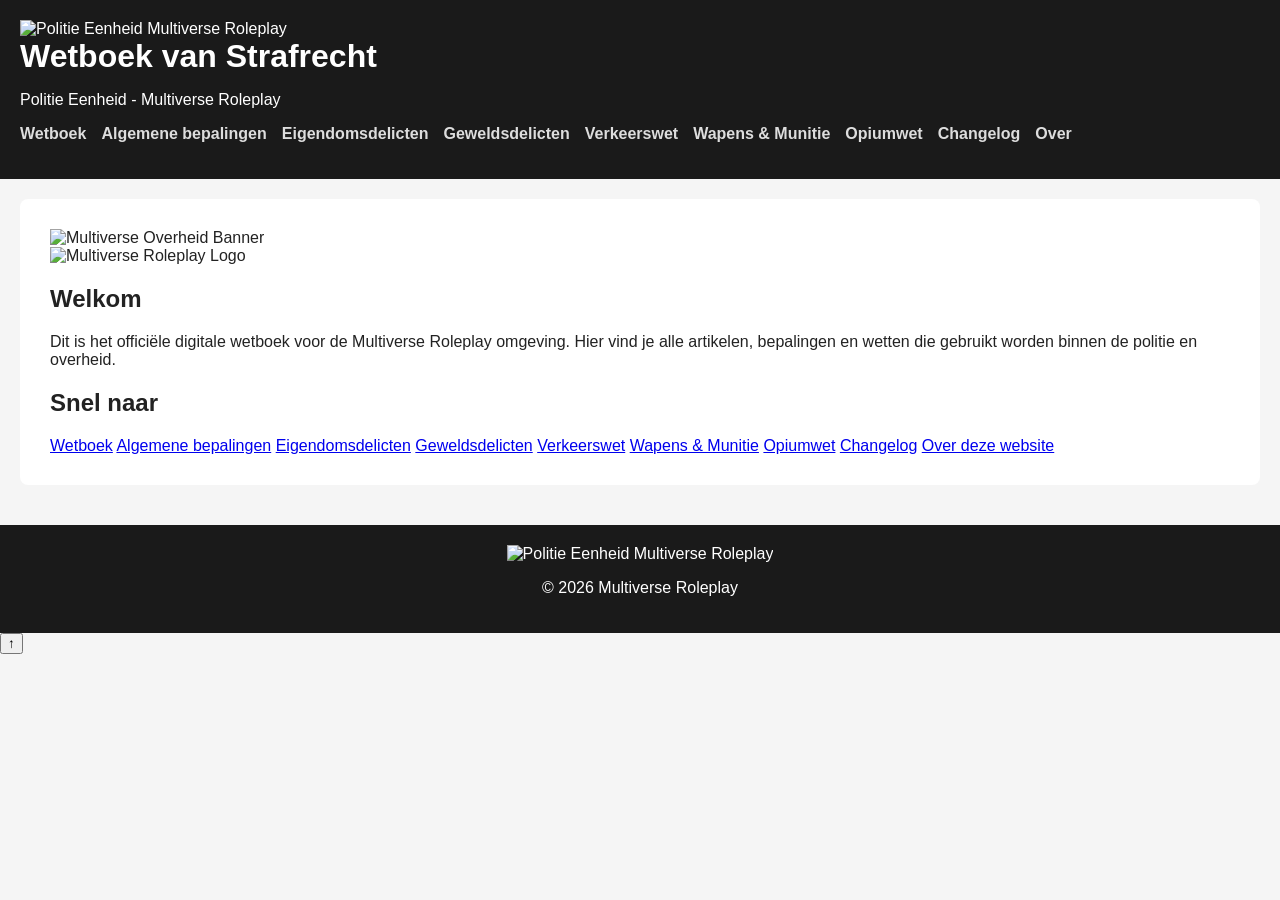
==== docs/index.html @ 9e534d68 "Update index.html" ====
<!DOCTYPE html>
<html lang="nl">
<head>
    <meta charset="UTF-8">
    <meta name="viewport" content="width=device-width, initial-scale=1.0">
    <title>Wetboek van Strafrecht – Multiverse Roleplay</title>

    <link rel="stylesheet" href="style.css">
    <script src="script.js" defer></script>

    <link rel="icon" type="image/png" href="../assets/Politie Multiverse.png">
</head>

<body>

    <header>
        <img src="../assets/Politie Multiverse.png" class="site-logo" alt="Politie Eenheid Multiverse Roleplay">

        <div class="header-text">
            <h1>Wetboek van Strafrecht</h1>
            <p>Politie Eenheid - Multiverse Roleplay</p>
        </div>

        <nav>
            <ul>
                <li><a href="pages/wetboek.html">Wetboek</a></li>
                <li><a href="pages/algemene-bepalingen.html">Algemene bepalingen</a></li>
                <li><a href="pages/eigendomsdelicten.html">Eigendomsdelicten</a></li>
                <li><a href="pages/geweldsdelicten.html">Geweldsdelicten</a></li>
                <li><a href="pages/wegensverkeerswet.html">Verkeerswet</a></li>
                <li><a href="pages/wet-wapens-en-munitie.html">Wapens & Munitie</a></li>
                <li><a href="pages/opiumwet.html">Opiumwet</a></li>
                <li><a href="pages/changelog.html">Changelog</a></li>
                <li><a href="pages/over.html">Over</a></li>
            </ul>
        </nav>
    </header>

    <main>
        <section class="hero">
            <img src="../assets/Multiverse Hulpdiensten banner.png" class="hero-banner" alt="Multiverse Overheid Banner">
        </section>

        <section class="intro">
            <img src="../assets/Multiverse Logo beweging.gif" class="rp-logo" alt="Multiverse Roleplay Logo">

            <div>
                <h2>Welkom</h2>
                <p>
                    Dit is het officiële digitale wetboek voor de Multiverse Roleplay omgeving.
                    Hier vind je alle artikelen, bepalingen en wetten die gebruikt worden binnen de politie en overheid.
                </p>
            </div>
        </section>

        <section class="quick-links">
            <h2>Snel naar</h2>

            <div class="link-grid">
                <a href="pages/wetboek.html">Wetboek</a>
                <a href="pages/algemene-bepalingen.html">Algemene bepalingen</a>
                <a href="pages/eigendomsdelicten.html">Eigendomsdelicten</a>
                <a href="pages/geweldsdelicten.html">Geweldsdelicten</a>
                <a href="pages/wegensverkeerswet.html">Verkeerswet</a>
                <a href="pages/wet-wapens-en-munitie.html">Wapens & Munitie</a>
                <a href="pages/opiumwet.html">Opiumwet</a>
                <a href="pages/changelog.html">Changelog</a>
                <a href="pages/over.html">Over deze website</a>
            </div>
        </section>
    </main>

    <footer>
        <img src="../assets/Politie Multiverse.png" class="footer-logo" alt="Politie Eenheid Multiverse Roleplay">
        <p>© 2026 Multiverse Roleplay</p>
    </footer>

</body>
</html>
---- docs/style.css ----
body {
    font-family: "Segoe UI", sans-serif;
    background: #f5f5f5;
    margin: 0;
    padding: 0;
    color: #222;
}

header {
    background: #1a1a1a;
    color: white;
    padding: 20px;
}

header h1 {
    margin: 0;
}

nav ul {
    list-style: none;
    padding: 0;
    margin-top: 10px;
    display: flex;
    flex-wrap: wrap;
    gap: 15px;
}

nav a {
    color: #ddd;
    text-decoration: none;
    font-weight: bold;
}

nav a:hover {
    color: #fff;
}

main {
    padding: 30px;
    background: white;
    margin: 20px;
    border-radius: 8px;
}

footer {
    text-align: center;
    padding: 20px;
    background: #1a1a1a;
    color: white;
    margin-top: 40px;
}
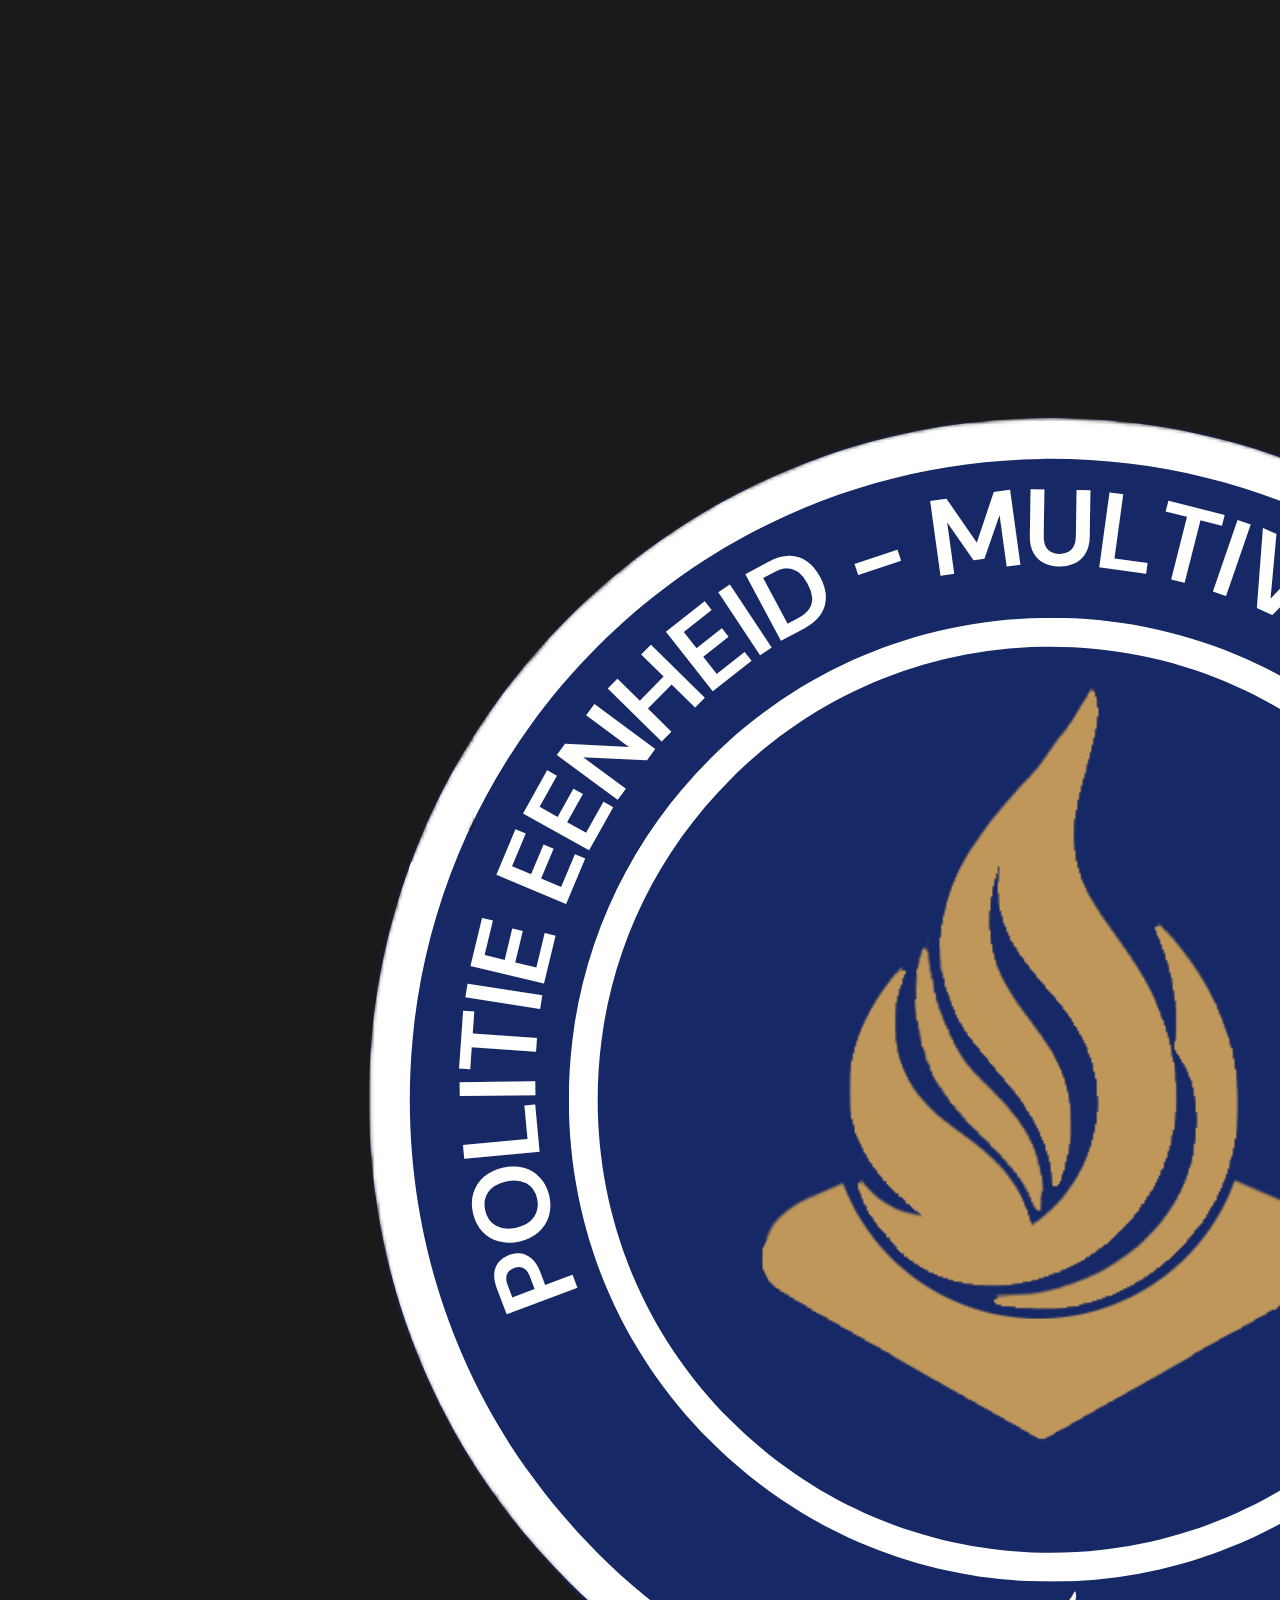
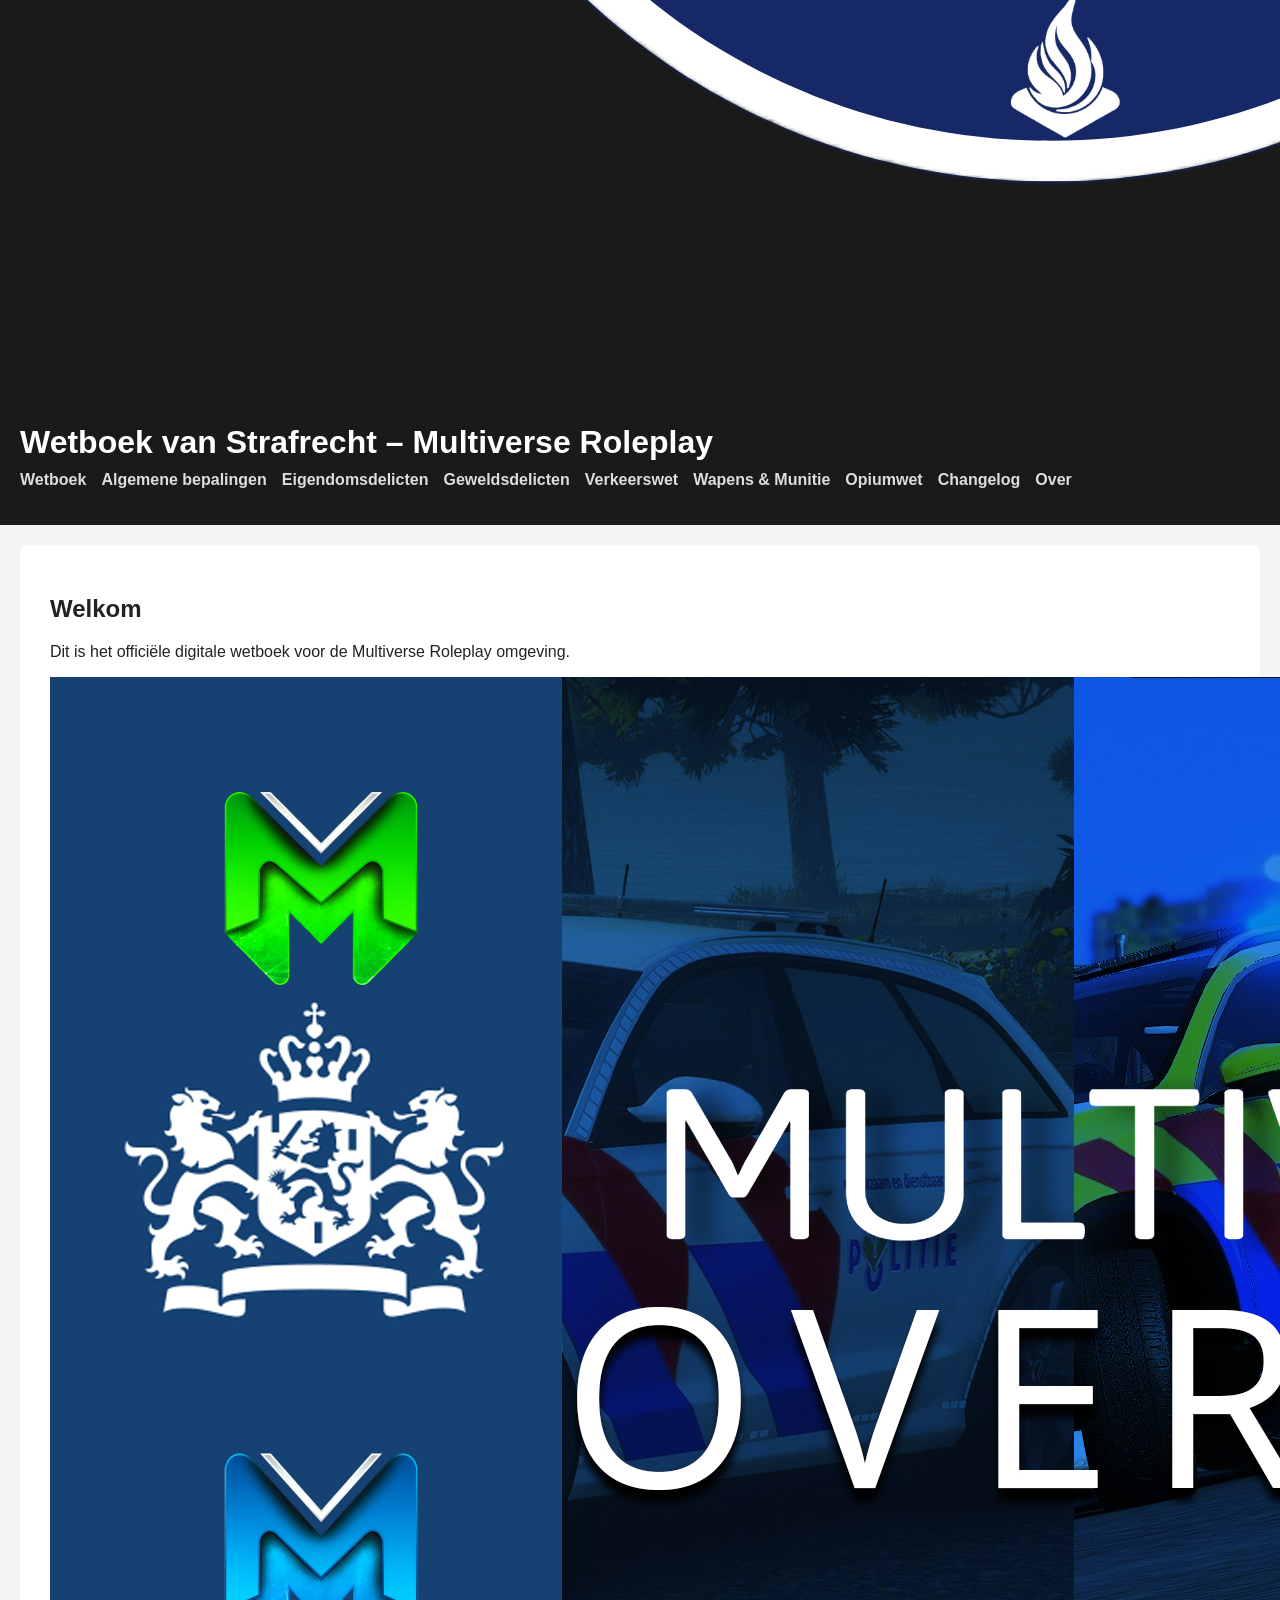
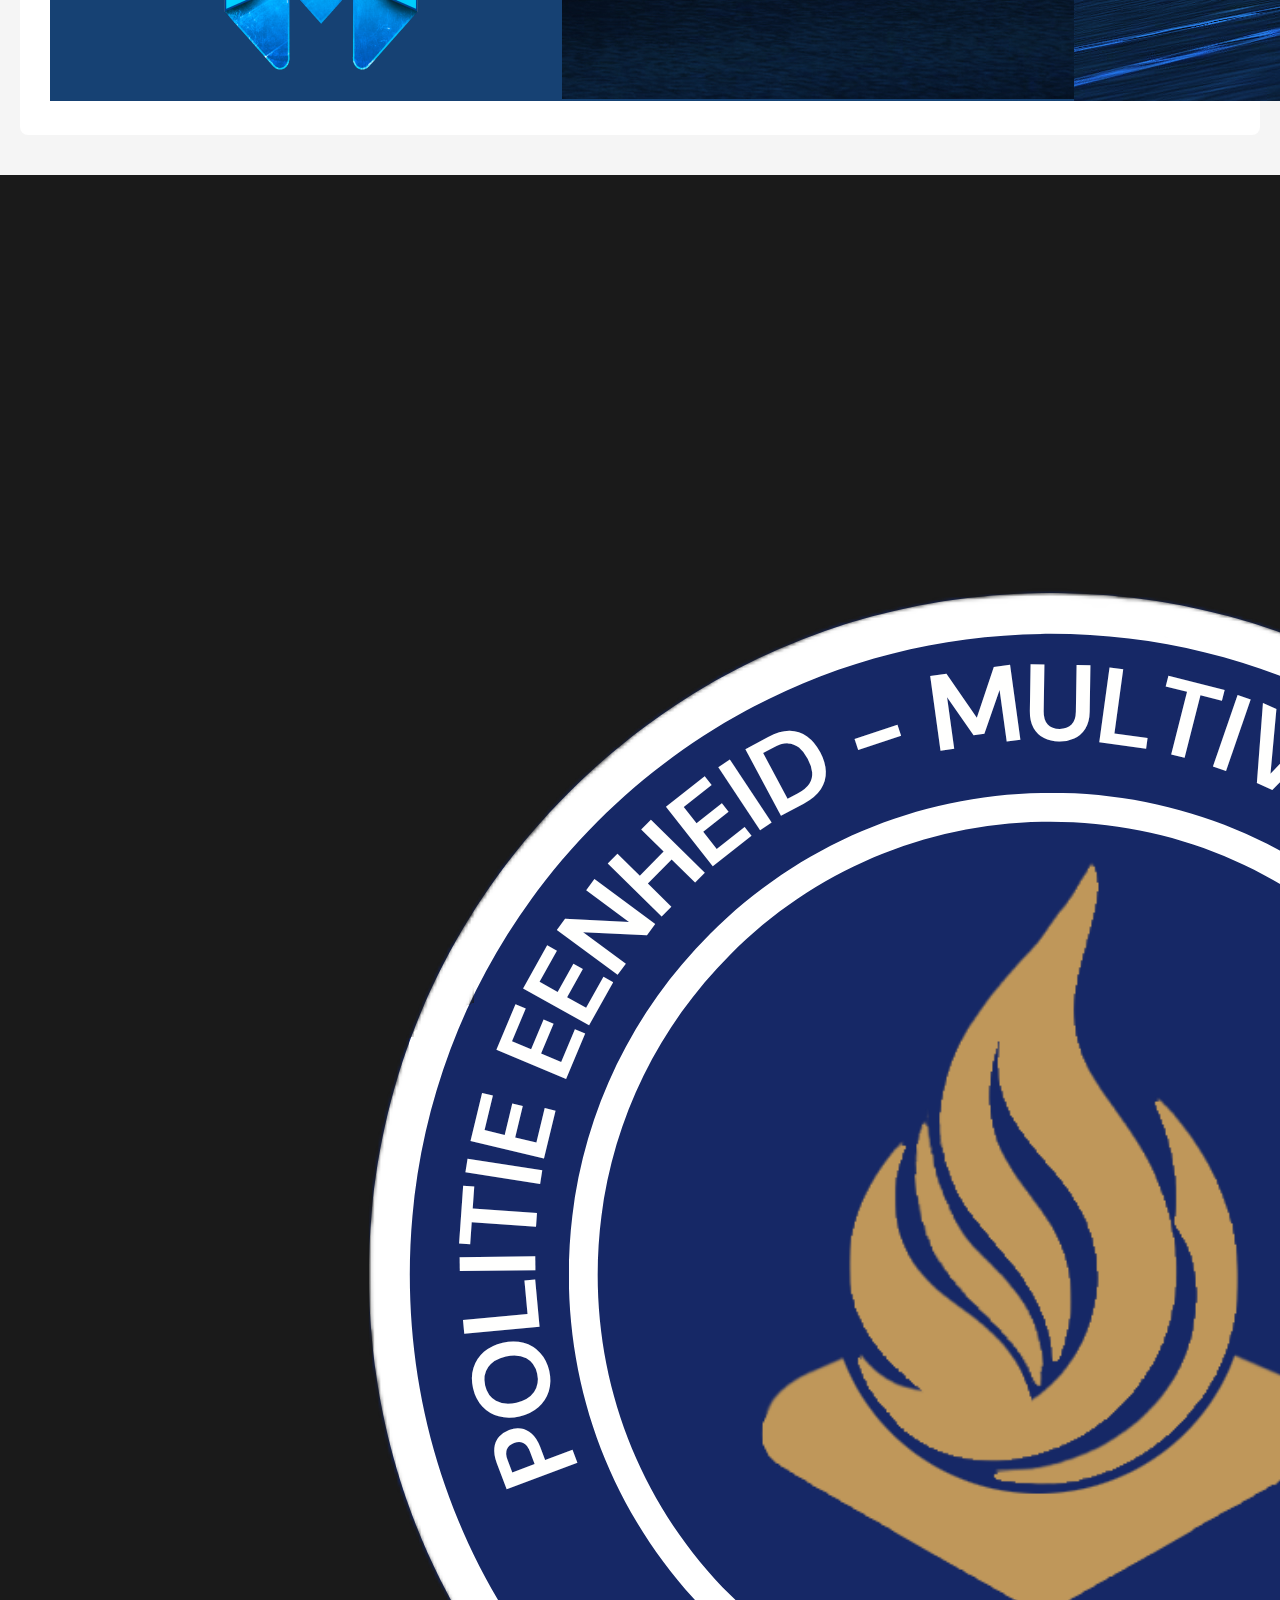
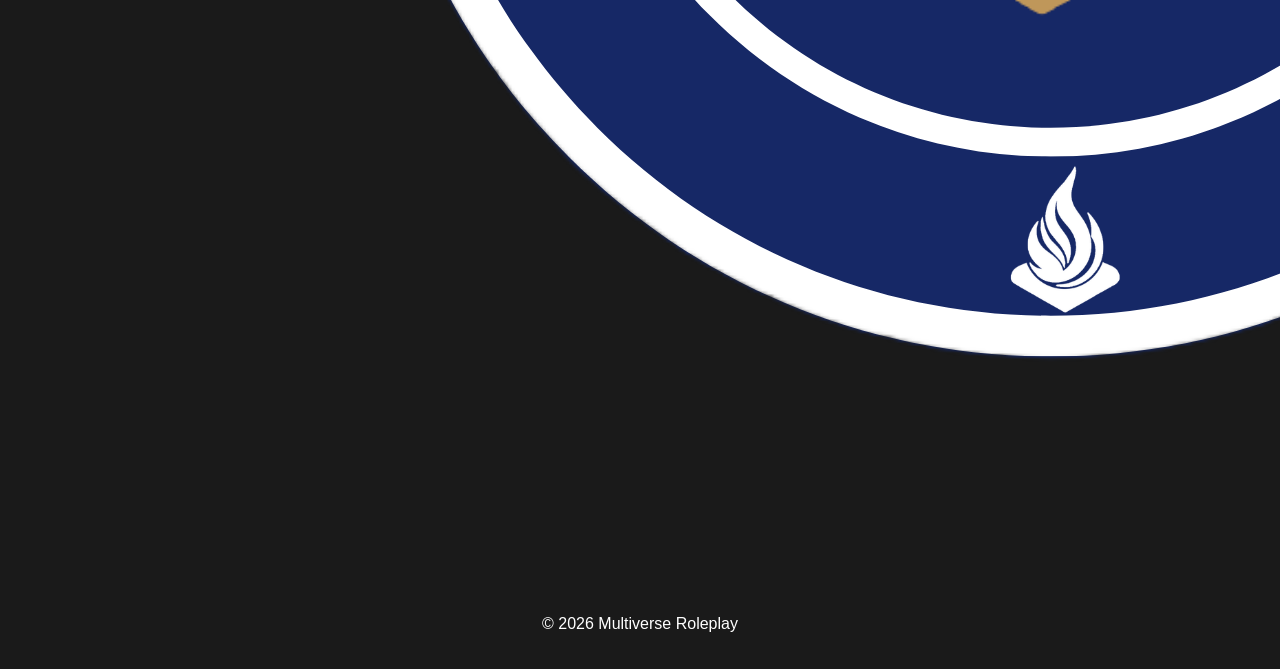
==== commit e3c5734c: "Update index.html" ====
--- a/docs/index.html
+++ b/docs/index.html
@@ -2,24 +2,20 @@
 <html lang="nl">
 <head>
     <meta charset="UTF-8">
-    <meta name="viewport" content="width=device-width, initial-scale=1.0">
     <title>Wetboek van Strafrecht – Multiverse Roleplay</title>
 
     <link rel="stylesheet" href="style.css">
     <script src="script.js" defer></script>
 
-    <link rel="icon" type="image/png" href="../assets/Politie Multiverse.png">
+    <link rel="icon" type="image/png" href="assets/Politie Multiverse.png">
 </head>
 
 <body>
 
     <header>
-        <img src="../assets/Politie Multiverse.png" class="site-logo" alt="Politie Eenheid Multiverse Roleplay">
+        <img src="assets/Politie Multiverse.png" class="site-logo" alt="Politie Logo">
 
-        <div class="header-text">
-            <h1>Wetboek van Strafrecht</h1>
-            <p>Politie Eenheid - Multiverse Roleplay</p>
-        </div>
+        <h1>Wetboek van Strafrecht – Multiverse Roleplay</h1>
 
         <nav>
             <ul>
@@ -37,41 +33,14 @@
     </header>
 
     <main>
-        <section class="hero">
-            <img src="../assets/Multiverse Hulpdiensten banner.png" class="hero-banner" alt="Multiverse Overheid Banner">
-        </section>
+        <h2>Welkom</h2>
+        <p>Dit is het officiële digitale wetboek voor de Multiverse Roleplay omgeving.</p>
 
-        <section class="intro">
-            <img src="../assets/Multiverse Logo beweging.gif" class="rp-logo" alt="Multiverse Roleplay Logo">
-
-            <div>
-                <h2>Welkom</h2>
-                <p>
-                    Dit is het officiële digitale wetboek voor de Multiverse Roleplay omgeving.
-                    Hier vind je alle artikelen, bepalingen en wetten die gebruikt worden binnen de politie en overheid.
-                </p>
-            </div>
-        </section>
-
-        <section class="quick-links">
-            <h2>Snel naar</h2>
-
-            <div class="link-grid">
-                <a href="pages/wetboek.html">Wetboek</a>
-                <a href="pages/algemene-bepalingen.html">Algemene bepalingen</a>
-                <a href="pages/eigendomsdelicten.html">Eigendomsdelicten</a>
-                <a href="pages/geweldsdelicten.html">Geweldsdelicten</a>
-                <a href="pages/wegensverkeerswet.html">Verkeerswet</a>
-                <a href="pages/wet-wapens-en-munitie.html">Wapens & Munitie</a>
-                <a href="pages/opiumwet.html">Opiumwet</a>
-                <a href="pages/changelog.html">Changelog</a>
-                <a href="pages/over.html">Over deze website</a>
-            </div>
-        </section>
+        <img src="assets/Multiverse Hulpdiensten banner.png" class="banner" alt="Multiverse Overheid Banner">
     </main>
 
     <footer>
-        <img src="../assets/Politie Multiverse.png" class="footer-logo" alt="Politie Eenheid Multiverse Roleplay">
+        <img src="assets/Politie Multiverse.png" class="footer-logo" alt="Politie Logo">
         <p>© 2026 Multiverse Roleplay</p>
     </footer>
 
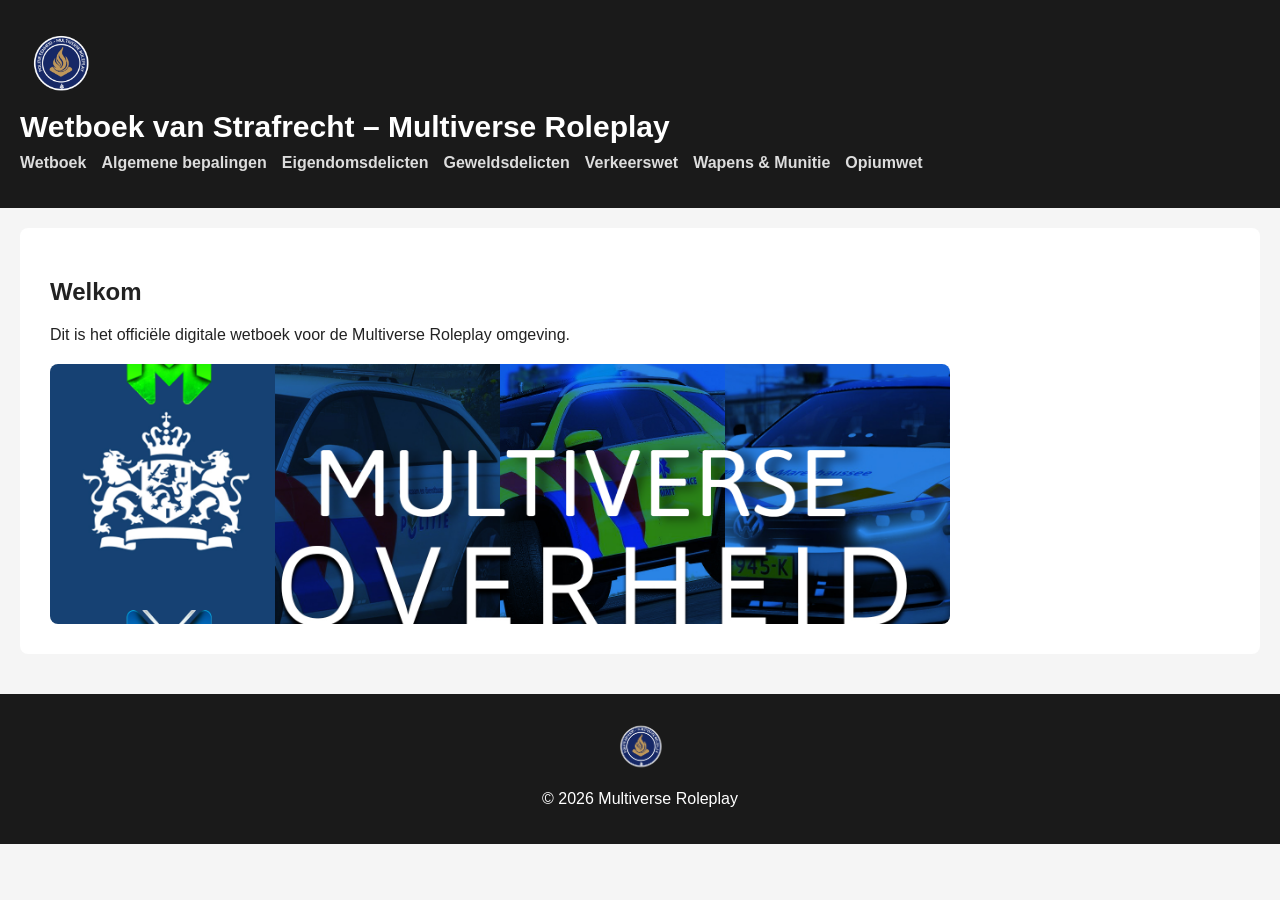
==== commit de8468ee: "Update index.html" ====
--- a/docs/index.html
+++ b/docs/index.html
@@ -7,13 +7,13 @@
     <link rel="stylesheet" href="style.css">
     <script src="script.js" defer></script>
 
-    <link rel="icon" type="image/png" href="assets/Politie Multiverse.png">
+    <link rel="icon" type="image/png" href="assets/Politie%20Multiverse.png">
 </head>
 
 <body>
 
     <header>
-        <img src="assets/Politie Multiverse.png" class="site-logo" alt="Politie Logo">
+        <img src="assets/Politie%20Multiverse.png" class="site-logo" alt="Politie Logo">
 
         <h1>Wetboek van Strafrecht – Multiverse Roleplay</h1>
 
@@ -26,8 +26,7 @@
                 <li><a href="pages/wegensverkeerswet.html">Verkeerswet</a></li>
                 <li><a href="pages/wet-wapens-en-munitie.html">Wapens & Munitie</a></li>
                 <li><a href="pages/opiumwet.html">Opiumwet</a></li>
-                <li><a href="pages/changelog.html">Changelog</a></li>
-                <li><a href="pages/over.html">Over</a></li>
+
             </ul>
         </nav>
     </header>
@@ -36,11 +35,11 @@
         <h2>Welkom</h2>
         <p>Dit is het officiële digitale wetboek voor de Multiverse Roleplay omgeving.</p>
 
-        <img src="assets/Multiverse Hulpdiensten banner.png" class="banner" alt="Multiverse Overheid Banner">
+        <img src="assets/Multiverse%20Hulpdiensten%20banner.png" class="banner" alt="Multiverse Overheid Banner">
     </main>
 
     <footer>
-        <img src="assets/Politie Multiverse.png" class="footer-logo" alt="Politie Logo">
+        <img src="assets/Politie%20Multiverse.png" class="footer-logo" alt="Politie Logo">
         <p>© 2026 Multiverse Roleplay</p>
     </footer>
 
--- a/docs/style.css
+++ b/docs/style.css
@@ -12,8 +12,16 @@
     padding: 20px;
 }
 
+.site-logo {
+    width: 80px;
+    height: auto;
+    display: block;
+    margin-bottom: 10px;
+}
+
 header h1 {
     margin: 0;
+    font-size: 30px;
 }
 
 nav ul {
@@ -42,6 +50,16 @@
     border-radius: 8px;
 }
 
+.banner {
+    width: 100%;
+    max-width: 900px;
+    max-height: 260px;
+    object-fit: cover;
+    display: block;
+    margin-top: 20px;
+    border-radius: 8px;
+}
+
 footer {
     text-align: center;
     padding: 20px;
@@ -49,3 +67,25 @@
     color: white;
     margin-top: 40px;
 }
+
+.footer-logo {
+    width: 60px;
+    height: auto;
+    display: block;
+    margin: 0 auto 10px auto;
+}
+
+#scrollTop {
+    display: none;
+    position: fixed;
+    right: 20px;
+    bottom: 20px;
+    border: none;
+    background: #1a1a1a;
+    color: white;
+    width: 44px;
+    height: 44px;
+    border-radius: 50%;
+    font-size: 22px;
+    cursor: pointer;
+}
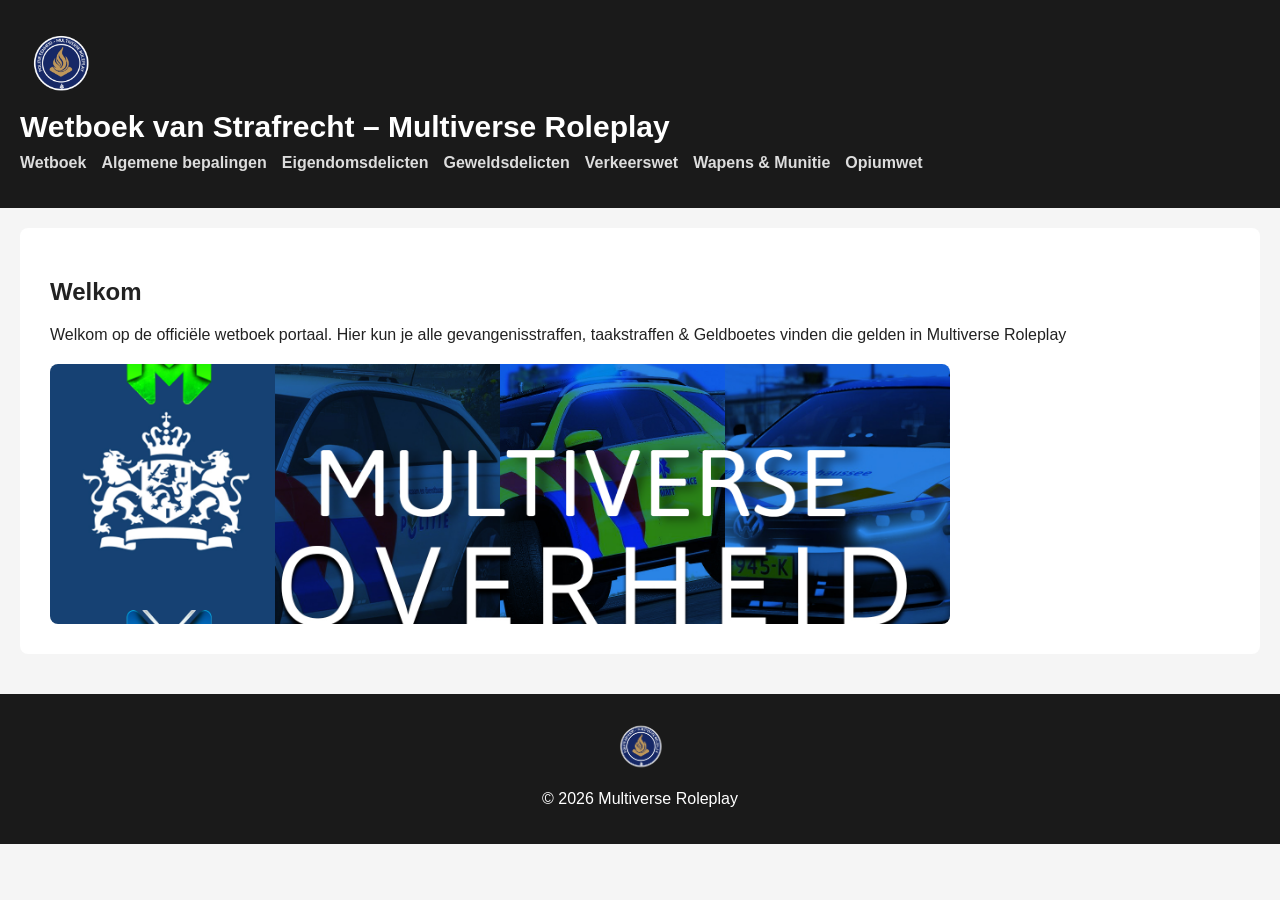
==== commit 6528316c: "Update index.html" ====
--- a/docs/index.html
+++ b/docs/index.html
@@ -33,7 +33,7 @@
 
     <main>
         <h2>Welkom</h2>
-        <p>Dit is het officiële digitale wetboek voor de Multiverse Roleplay omgeving.</p>
+        <p>Welkom op de officiële wetboek portaal. Hier kun je alle gevangenisstraffen, taakstraffen & Geldboetes vinden die gelden in Multiverse Roleplay</p>
 
         <img src="assets/Multiverse%20Hulpdiensten%20banner.png" class="banner" alt="Multiverse Overheid Banner">
     </main>
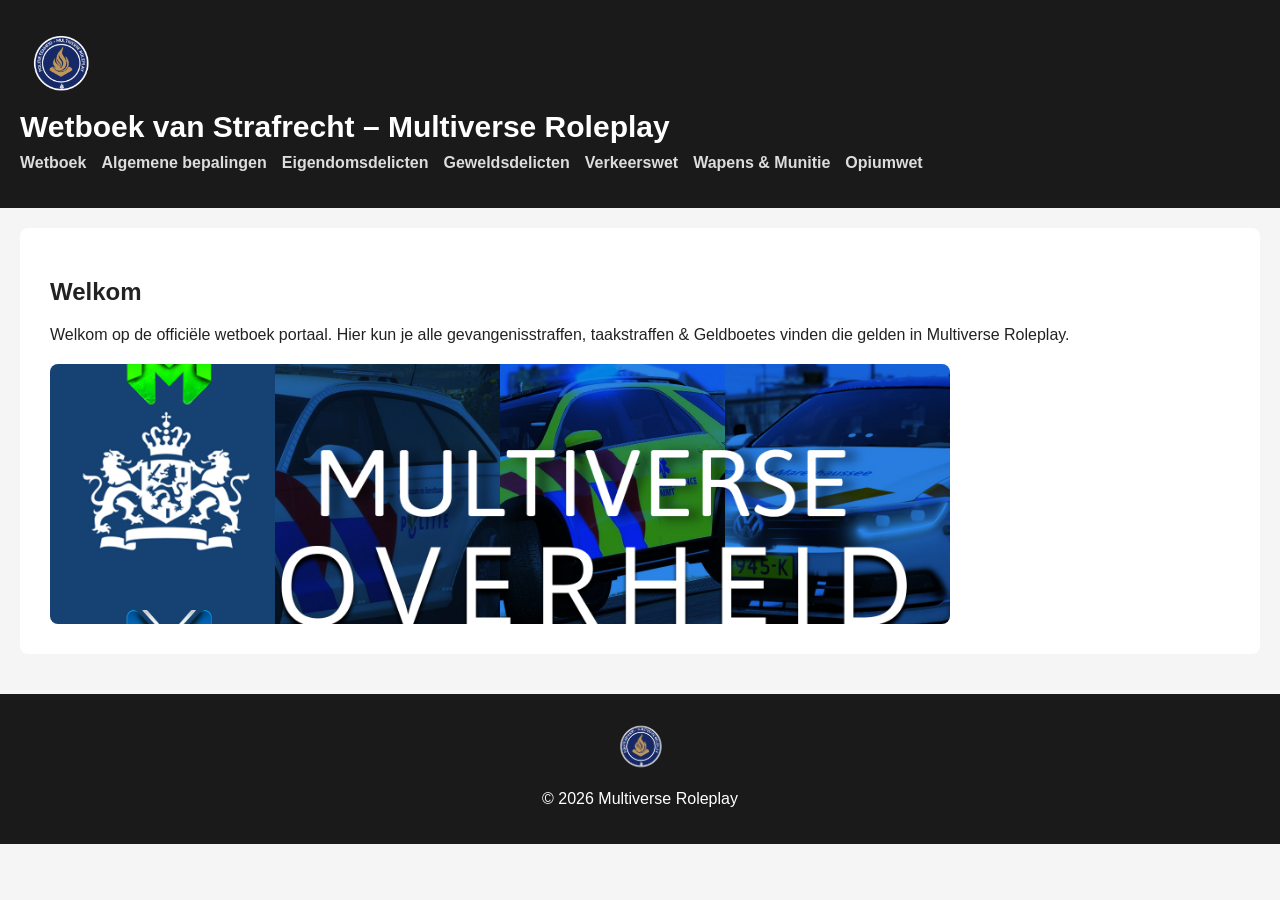
==== commit 8fa7451b: "Update index.html" ====
--- a/docs/index.html
+++ b/docs/index.html
@@ -33,7 +33,7 @@
 
     <main>
         <h2>Welkom</h2>
-        <p>Welkom op de officiële wetboek portaal. Hier kun je alle gevangenisstraffen, taakstraffen & Geldboetes vinden die gelden in Multiverse Roleplay</p>
+        <p>Welkom op de officiële wetboek portaal. Hier kun je alle gevangenisstraffen, taakstraffen & Geldboetes vinden die gelden in Multiverse Roleplay.</p>
 
         <img src="assets/Multiverse%20Hulpdiensten%20banner.png" class="banner" alt="Multiverse Overheid Banner">
     </main>
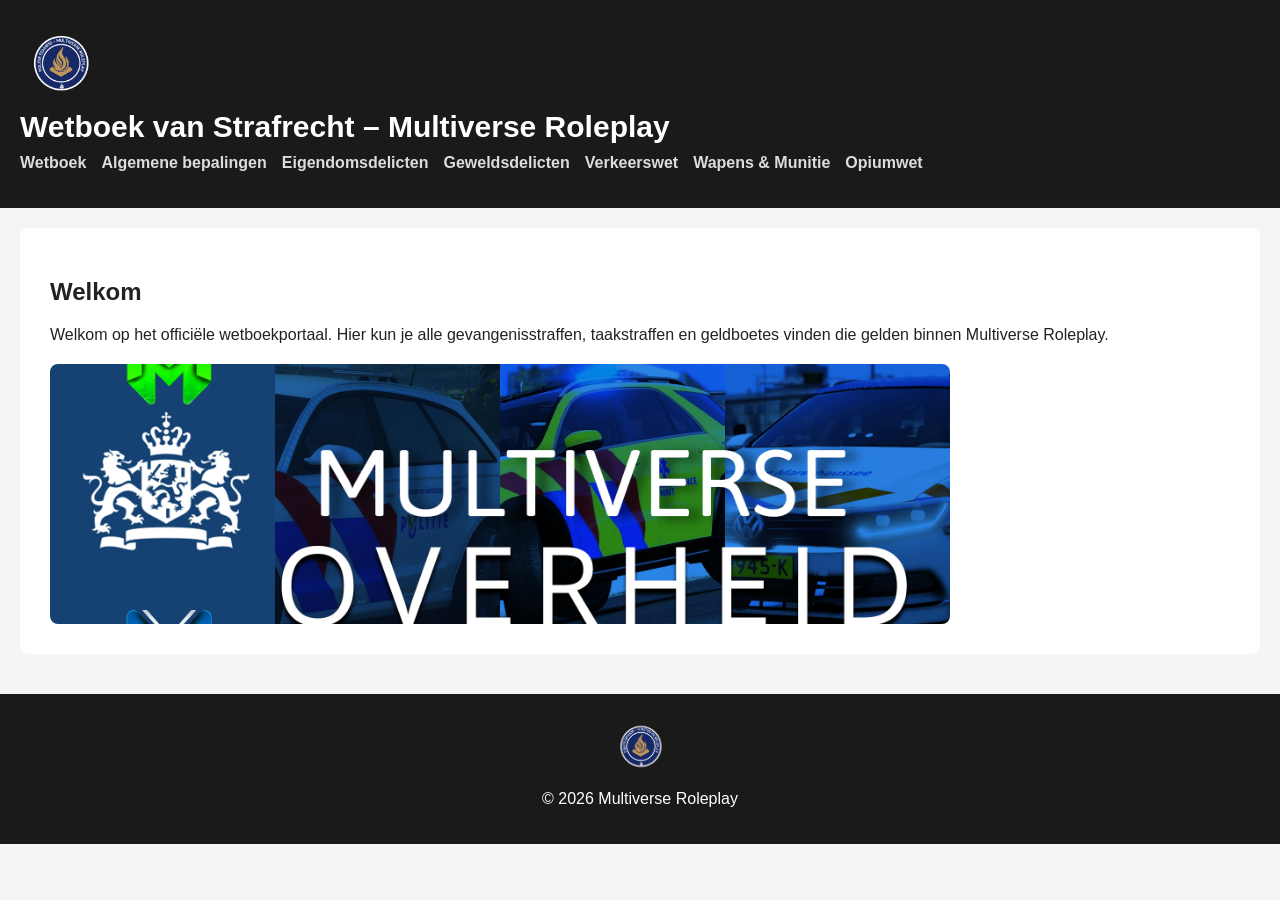
==== commit a38d1372: "Update index.html" ====
--- a/docs/index.html
+++ b/docs/index.html
@@ -32,8 +32,8 @@
     </header>
 
     <main>
-        <h2>Welkom</h2>
-        <p>Welkom op de officiële wetboek portaal. Hier kun je alle gevangenisstraffen, taakstraffen & Geldboetes vinden die gelden in Multiverse Roleplay.</p>
+       <h2>Welkom</h2>
+<p>Welkom op het officiële wetboekportaal. Hier kun je alle gevangenisstraffen, taakstraffen en geldboetes vinden die gelden binnen Multiverse Roleplay.</p>
 
         <img src="assets/Multiverse%20Hulpdiensten%20banner.png" class="banner" alt="Multiverse Overheid Banner">
     </main>
